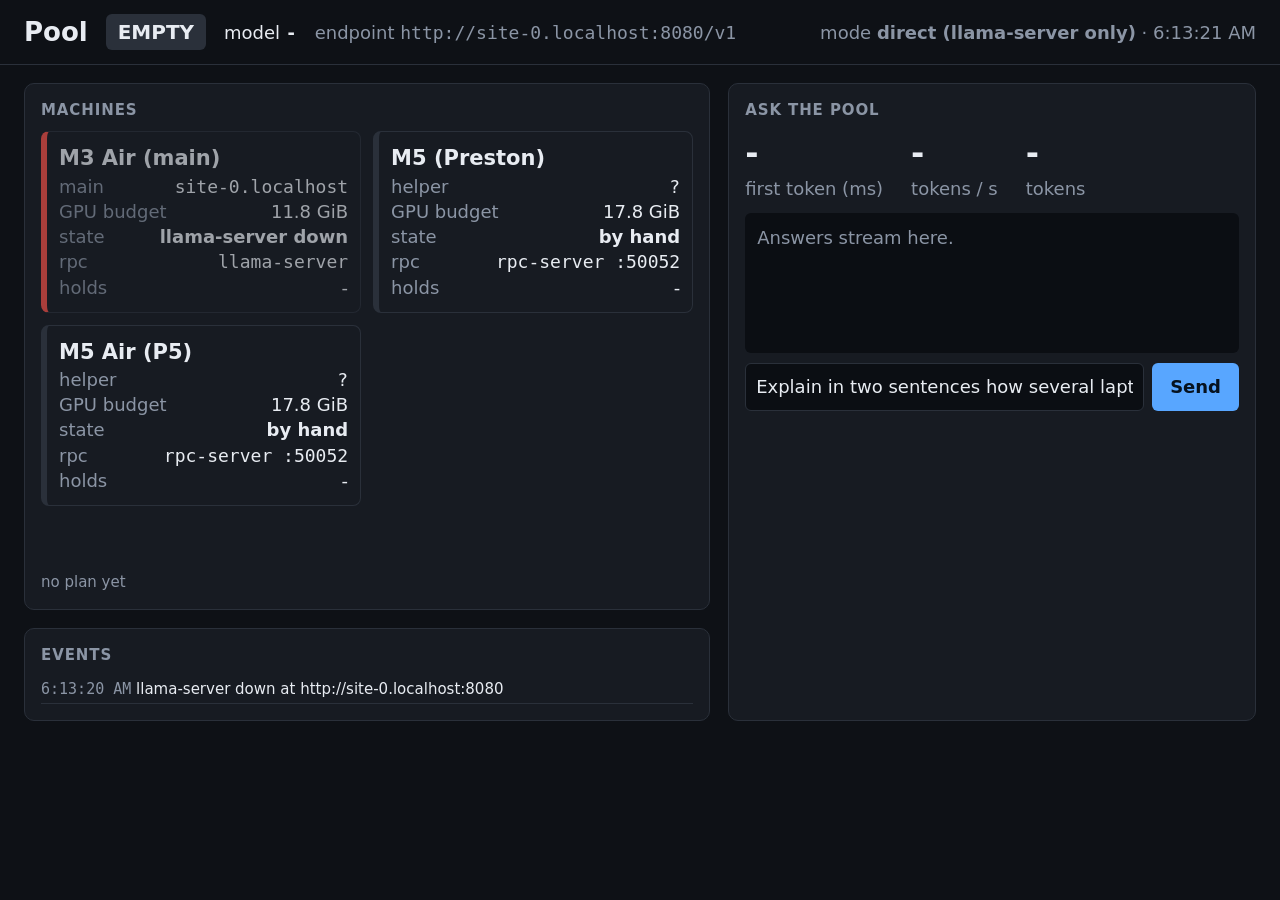
==== web/index.html @ 37cbf81e "web: one-page pool dashboard (machines, layers, state, streaming chat with TTFT/tok/s, events) Stati" ====
<!DOCTYPE html>
<!--
CONCEPT: one-page pool dashboard for Checkpoint A and the demo: machines (role, IP, GPU budget, state, layers),
         pool status, a streaming chat box with live TTFT and tok/s, and the event log. Readable on a projector.
WHY: the demo needs the audience to SEE machines join and the pool answer (D-14). Reading SpacetimeDB live from a
     browser also shows the Spacetime control plane at work. Changes D-06/D-13 "no frontend" (posted in #11).
DEPENDS ON: (1) llama-server on main (b8665): /health, /props, POST /v1/chat/completions stream; it sends CORS headers.
            (2) SpacetimeDB on main :3000, HTTP SQL API POST /v1/database/<db>/sql, public tables node, heartbeat,
                cluster_status, split_plan, event (crates/control); sends `access-control-allow-origin: *`.
            (3) mock mode: fixtures/json/*.json (so serve from the REPO ROOT, then open /web/).
            No CDN, no build step, offline on the LAN (D-02).
AFFECTS: nothing else; read-only except the chat request to llama-server.

Run on main:   cd hacktud_team_win && python3 -m http.server 8000      then open http://<main IP>:8000/web/
URL options:   ?main=<host>  (default: the host serving the page)   ?db=pool   ?llama=8080   ?stdb=3000   ?mock=1
Modes (auto):  SpacetimeDB answers -> "live" (tables).  Otherwise -> "direct" (llama-server + the MACHINES list).
-->
<html lang="en">
<head>
<meta charset="utf-8">
<meta name="viewport" content="width=device-width, initial-scale=1">
<title>Pool</title>
<style>
  :root { --bg:#0e1116; --panel:#171b22; --line:#2a303a; --text:#e8ecf2; --dim:#8b95a5;
          --ok:#3fb950; --warn:#d29922; --bad:#f85149; --blue:#58a6ff; }
  * { box-sizing: border-box; }
  body { margin:0; background:var(--bg); color:var(--text); font:18px/1.4 -apple-system, system-ui, sans-serif; }
  header { display:flex; align-items:center; gap:18px; padding:14px 24px; border-bottom:1px solid var(--line); flex-wrap:wrap; }
  h1 { font-size:26px; margin:0; } h2 { font-size:15px; margin:0 0 10px; color:var(--dim); text-transform:uppercase; letter-spacing:.06em; }
  .badge { padding:4px 12px; border-radius:6px; font-weight:700; font-size:20px; background:var(--line); }
  .SERVING { background:var(--ok); color:#06210d; } .DEGRADED, .LAUNCHING, .STARTING_HELPERS, .PLANNED { background:var(--warn); color:#2b1d00; }
  .FAILED { background:var(--bad); } .dim { color:var(--dim); } .mono { font-family: ui-monospace, Menlo, monospace; }
  main { display:grid; grid-template-columns: 1.3fr 1fr; gap:18px; padding:18px 24px; }
  section { background:var(--panel); border:1px solid var(--line); border-radius:10px; padding:16px; }
  #machines { display:grid; grid-template-columns:repeat(auto-fill,minmax(230px,1fr)); gap:12px; }
  .card { border:1px solid var(--line); border-radius:8px; padding:12px; border-left:6px solid var(--line); }
  .card.on { border-left-color:var(--ok); } .card.off { border-left-color:var(--bad); opacity:.65; }
  .card .name { font-size:21px; font-weight:700; } .card .row { display:flex; justify-content:space-between; gap:8px; }
  #bar { display:flex; height:46px; border-radius:6px; overflow:hidden; margin-top:14px; }
  #bar div { display:flex; align-items:center; justify-content:center; font-size:14px; font-weight:600; color:#0e1116;
             border-right:2px solid var(--panel); white-space:nowrap; overflow:hidden; }
  #stats { display:flex; gap:28px; margin:8px 0 12px; } .stat b { font-size:32px; display:block; }
  #answer { min-height:140px; max-height:300px; overflow:auto; white-space:pre-wrap; background:#0b0e13; border-radius:6px; padding:12px; }
  form { display:flex; gap:8px; margin-top:10px; }
  input { flex:1; font:inherit; padding:10px; background:#0b0e13; color:var(--text); border:1px solid var(--line); border-radius:6px; }
  button { font:inherit; padding:10px 18px; background:var(--blue); color:#06121f; border:0; border-radius:6px; font-weight:700; cursor:pointer; }
  button:disabled { opacity:.5; }
  #events { max-height:260px; overflow:auto; font-size:15px; } #events div { padding:3px 0; border-bottom:1px solid var(--line); }
  @media (max-width: 1000px) { main { grid-template-columns:1fr; } }
</style>
</head>
<body>
<header>
  <h1>Pool</h1>
  <span id="state" class="badge">…</span>
  <span>model <b id="model" class="mono">-</b></span>
  <span class="dim">endpoint <span id="endpoint" class="mono">-</span></span>
  <span class="dim" style="margin-left:auto">mode <b id="mode">-</b> · <span id="updated">-</span></span>
</header>
<main>
  <div style="display:grid; gap:18px; align-content:start">
    <section><h2>Machines</h2><div id="machines"></div>
      <div id="bar"></div><div id="plan" class="dim" style="margin-top:6px; font-size:15px"></div></section>
    <section><h2>Events</h2><div id="events"></div></section>
  </div>
  <section><h2>Ask the pool</h2>
    <div id="stats">
      <div class="stat"><b id="ttft">-</b><span class="dim">first token (ms)</span></div>
      <div class="stat"><b id="tps">-</b><span class="dim">tokens / s</span></div>
      <div class="stat"><b id="ntok">-</b><span class="dim">tokens</span></div>
    </div>
    <div id="answer" class="dim">Answers stream here.</div>
    <form id="ask"><input id="prompt" value="Explain in two sentences how several laptops can run one model." autocomplete="off">
      <button id="send">Send</button></form>
  </section>
</main>
<script>
// CONCEPT: static machine list for "direct" mode (Checkpoint A by hand, no SpacetimeDB) and for IPs/budgets the
//          node table lacks. Match key = node_id (agent default = hostname). EDIT the IPs once the router assigns them.
// WHY: budgets are the measured MTL0 numbers (#11, 8:39pm / 8:48pm); main does not run an agent, so it is never a node row.
const MACHINES = [
  { node_id: "main",      name: "M3 Air (main)", role: "main",   ip: "", budget_mib: 12124 },
  { node_id: "helper-m5", name: "M5 (Preston)",  role: "helper", ip: "", budget_mib: 18186 },
  { node_id: "helper-p5", name: "M5 Air (P5)",   role: "helper", ip: "", budget_mib: 18186 },
];

const q = new URLSearchParams(location.search);
const HOST = q.get("main") || location.hostname || "127.0.0.1";
const DB = q.get("db") || "pool";
const LLAMA = `http://${HOST}:${q.get("llama") || 8080}`;
const STDB = `http://${HOST}:${q.get("stdb") || 3000}`;
const MOCK = q.has("mock");
const $ = (id) => document.getElementById(id);
const esc = (s) => String(s ?? "").replace(/[&<>"']/g, (c) => ({ "&":"&amp;", "<":"&lt;", ">":"&gt;", '"':"&quot;", "'":"&#39;" }[c]));
const COLORS = ["#58a6ff", "#3fb950", "#d29922", "#bc8cff", "#ff7b72", "#39c5cf"];
const localEvents = [];   // page-side events (llama-server up/down) for direct mode
let llamaUp = null;

// SpacetimeDB HTTP SQL: rows come back as positional arrays; Option = [0, v] (some) | [1, []] (none);
// Timestamp = [micros since epoch]. Turn one result into plain objects.
function unpack(v) { return Array.isArray(v) && v.length === 2 && (v[0] === 0 || v[0] === 1) && (v[0] === 0 || (Array.isArray(v[1]) && !v[1].length)) ? (v[0] === 0 ? v[1] : null) : v; }
async function sql(query) {
  const r = await fetch(`${STDB}/v1/database/${DB}/sql`, { method: "POST", body: query, signal: AbortSignal.timeout(2000) });
  if (!r.ok) throw new Error(`sql ${r.status}`);
  const [res] = await r.json();
  const cols = res.schema.elements.map((e) => e.name.some);
  return res.rows.map((row) => Object.fromEntries(cols.map((c, i) => [c, unpack(row[i])])));
}
const micros = (t) => new Date((Array.isArray(t) ? t[0] : t) / 1000);
const gpuMib = (devices) => (devices || []).filter((d) => d[0] !== "BLAS" && d.name !== "BLAS").reduce((s, d) => s + Number(d.total_mib ?? d[2] ?? 0), 0);

// Assignment layers [first, last] if the planner filled them (WP-5), else null (llama.cpp's own default split).
function layersOf(plan, nodeId) {
  const a = (plan?.assignments || []).find((x) => x.node_id === nodeId);
  return a ? { device: a.llama_device, layers: a.layers || null } : null;
}

// ---- data sources -> one view model: { state, model, endpoint, plan, nodes:[{node_id,name,role,ip,budget_mib,state,online,rpc}], events } ----
async function fromSpacetime() {
  const [nodes, hbs, cs, plans, events] = await Promise.all([
    sql("SELECT node_id, role, state, online, devices, addresses FROM node"),
    sql("SELECT node_id, rpc_state, rpc_port, port_accepting FROM heartbeat"),
    sql("SELECT * FROM cluster_status"),
    sql("SELECT plan_id, plan_json FROM split_plan"),
    sql("SELECT seq, at, kind, node_id, plan_id, message FROM event"),
  ]);
  const st = cs[0] || {};
  const p = plans.find((x) => x.plan_id === st.plan_id);
  const plan = p ? JSON.parse(p.plan_json) : null;
  const seen = new Set();
  const list = nodes.map((n) => {
    const m = MACHINES.find((x) => x.node_id === n.node_id || (x.ip && n.addresses.includes(x.ip))) || {};
    seen.add(m.node_id);
    const hb = hbs.find((h) => h.node_id === n.node_id);
    return { node_id: n.node_id, name: m.name || n.node_id, role: n.role, ip: n.addresses[0] || m.ip,
             budget_mib: gpuMib(n.devices) || m.budget_mib, state: n.state, online: n.online,
             rpc: hb ? `${hb.rpc_state}${hb.rpc_port ? " :" + hb.rpc_port : ""}` : "" };
  });
  // Main runs no agent; show it from MACHINES with llama-server's health as its state.
  for (const m of MACHINES.filter((x) => x.role === "main" && !seen.has(x.node_id)))
    list.unshift({ ...m, ip: m.ip || HOST, state: llamaUp ? "llama-server up" : "llama-server down", online: llamaUp, rpc: "llama-server" });
  return { mode: "live (SpacetimeDB)", state: st.cluster_state || "EMPTY", model: st.model_id, endpoint: st.endpoint || `${LLAMA}/v1`,
           plan, nodes: list,
           events: events.sort((a, b) => b.seq - a.seq).slice(0, 40).map((e) => ({ at: micros(e.at), text: `${e.kind} ${e.node_id || e.plan_id} ${e.message}` })) };
}

async function fromLlamaOnly() {
  let model = null;
  if (llamaUp) try { model = (await (await fetch(`${LLAMA}/props`, { signal: AbortSignal.timeout(2000) })).json()).model_alias; } catch {}
  return { mode: "direct (llama-server only)", state: llamaUp ? "SERVING" : "EMPTY", model, endpoint: `${LLAMA}/v1`, plan: null,
           nodes: MACHINES.map((m) => ({ ...m, ip: m.ip || (m.role === "main" ? HOST : "?"), state: m.role === "main" ? (llamaUp ? "llama-server up" : "llama-server down") : "by hand",
                                         online: m.role === "main" ? llamaUp : null, rpc: m.role === "main" ? "llama-server" : "rpc-server :50052" })),
           events: [] };
}

async function fromFixtures() {
  const get = async (f) => (await fetch(`../fixtures/json/${f}.json`)).json();
  const [cs, plan, caps, ev, hb] = await Promise.all(["cluster_status", "split_plan", "node_capabilities", "event", "heartbeat"].map(get));
  const ids = [...new Set([...plan.assignments.map((a) => a.node_id), ...cs.nodes.map((n) => n.node_id)])];
  return { mode: "mock (fixtures/json)", state: cs.cluster_state, model: cs.model.model_id, endpoint: cs.endpoint, plan,
           nodes: ids.map((id) => {
             const n = cs.nodes.find((x) => x.node_id === id), c = caps.node_id === id ? caps : null;
             const a = plan.assignments.find((x) => x.node_id === id);
             return { node_id: id, name: id, role: n?.role || "helper", ip: c?.network.addresses[0] || "",
                      budget_mib: c ? gpuMib(c.devices) : Math.round((a?.usable_bytes || 0) / 2 ** 20),
                      state: n?.state || "ACTIVE", online: true, rpc: hb.node_id === id ? `${hb.rpc_server.state} :${hb.rpc_server.port}` : "" };
           }),
           events: [{ at: new Date(ev.at), text: `${ev.kind} ${ev.node_id} ${ev.message}` }] };
}

// ---- render ----
function render(v) {
  $("state").textContent = v.state; $("state").className = "badge " + v.state;
  $("model").textContent = v.model || "-"; $("endpoint").textContent = v.endpoint || "-";
  $("mode").textContent = v.mode; $("updated").textContent = new Date().toLocaleTimeString();
  $("machines").innerHTML = v.nodes.map((n) => {
    const l = layersOf(v.plan, n.node_id);
    const where = l ? (l.layers ? `layers ${l.layers[0]}-${l.layers[1]}` : "llama default split") + ` (${l.device})` : (n.role === "main" && v.plan ? "rest of layers (main GPU)" : "-");
    return `<div class="card ${n.online === null ? "" : n.online ? "on" : "off"}"><div class="name">${esc(n.name)}</div>
      <div class="row"><span class="dim">${esc(n.role)}</span><span class="mono">${esc(n.ip)}</span></div>
      <div class="row"><span class="dim">GPU budget</span><span>${n.budget_mib ? (n.budget_mib / 1024).toFixed(1) + " GiB" : "-"}</span></div>
      <div class="row"><span class="dim">state</span><b>${esc(n.state)}</b></div>
      <div class="row"><span class="dim">rpc</span><span class="mono">${esc(n.rpc)}</span></div>
      <div class="row"><span class="dim">holds</span><span>${esc(where)}</span></div></div>`;
  }).join("");
  // Layer bar: real ranges when the planner provides them, else equal segments in device order (llama.cpp decides).
  const order = v.plan?.device_order || [];
  const segs = order.map((d, i) => {
    const a = (v.plan.assignments || []).find((x) => x.llama_device === d);
    const span = a?.layers ? a.layers[1] - a.layers[0] + 1 : 1;
    const name = a ? (v.nodes.find((n) => n.node_id === a.node_id)?.name || a.node_id) : "main";
    return { label: `${name}${a?.layers ? ` · ${span} layers` : ""}`, span, color: COLORS[i % COLORS.length] };
  });
  $("bar").innerHTML = segs.map((s) => `<div style="flex:${s.span}; background:${s.color}">${esc(s.label)}</div>`).join("");
  $("plan").textContent = v.plan ? `${v.plan.plan_id} · ${v.plan.strategy}${v.plan.assignments?.some((a) => a.layers) ? "" : " (layer counts decided by llama.cpp; WP-5 planner not wired yet)"}` : "no plan yet";
  const evs = [...localEvents, ...v.events].sort((a, b) => b.at - a.at).slice(0, 40);
  $("events").innerHTML = evs.map((e) => `<div><span class="dim mono">${e.at.toLocaleTimeString()}</span> ${esc(e.text)}</div>`).join("") || '<div class="dim">none yet</div>';
}

async function tick() {
  if (!MOCK) {
    let up = false;
    try { up = (await fetch(`${LLAMA}/health`, { signal: AbortSignal.timeout(1500) })).ok; } catch {}
    if (up !== llamaUp) localEvents.unshift({ at: new Date(), text: `llama-server ${up ? "up" : "down"} at ${LLAMA}` });
    llamaUp = up;
  }
  try { render(MOCK ? await fromFixtures() : await fromSpacetime().catch(() => fromLlamaOnly())); }
  catch (e) { $("mode").textContent = "error: " + e.message; }
}
tick(); setInterval(tick, MOCK ? 5000 : 1000);

// ---- chat: same numbers as crates/bench. TTFT = send -> first content delta (client clock);
// tok/s = llama-server's own timings.predicted_per_second from the last streamed event. cache_prompt:false so repeats don't fake TTFT.
$("ask").onsubmit = async (ev) => {
  ev.preventDefault();
  const out = $("answer"); out.textContent = ""; out.classList.remove("dim");
  $("ttft").textContent = $("tps").textContent = $("ntok").textContent = "…"; $("send").disabled = true;
  const t0 = performance.now(); let first = null, n = 0;
  try {
    const r = await fetch(`${LLAMA}/v1/chat/completions`, { method: "POST", headers: { "Content-Type": "application/json" },
      body: JSON.stringify({ messages: [{ role: "user", content: $("prompt").value }], max_tokens: 256, stream: true,
                             cache_prompt: false, stream_options: { include_usage: true } }) });
    if (!r.ok) throw new Error(`llama-server ${r.status}`);
    const reader = r.body.pipeThrough(new TextDecoderStream()).getReader();
    let buf = "";
    for (;;) {
      const { value, done } = await reader.read();
      if (done) break;
      buf += value;
      const lines = buf.split("\n"); buf = lines.pop();
      for (const line of lines) {
        if (!line.startsWith("data: ") || line === "data: [DONE]") continue;
        const d = JSON.parse(line.slice(6));
        const text = d.choices?.[0]?.delta?.content;
        if (text) {
          if (first === null) { first = performance.now() - t0; $("ttft").textContent = Math.round(first); }
          n++; out.textContent += text; out.scrollTop = out.scrollHeight;
          $("ntok").textContent = n; $("tps").textContent = (n / ((performance.now() - t0 - first) / 1000 || 1)).toFixed(1);
        }
        if (d.timings) { $("tps").textContent = d.timings.predicted_per_second.toFixed(1); $("ntok").textContent = d.timings.predicted_n; }
      }
    }
  } catch (e) { out.textContent += `\n[error] ${e.message}`; }
  $("send").disabled = false;
};
</script>
</body>
</html>
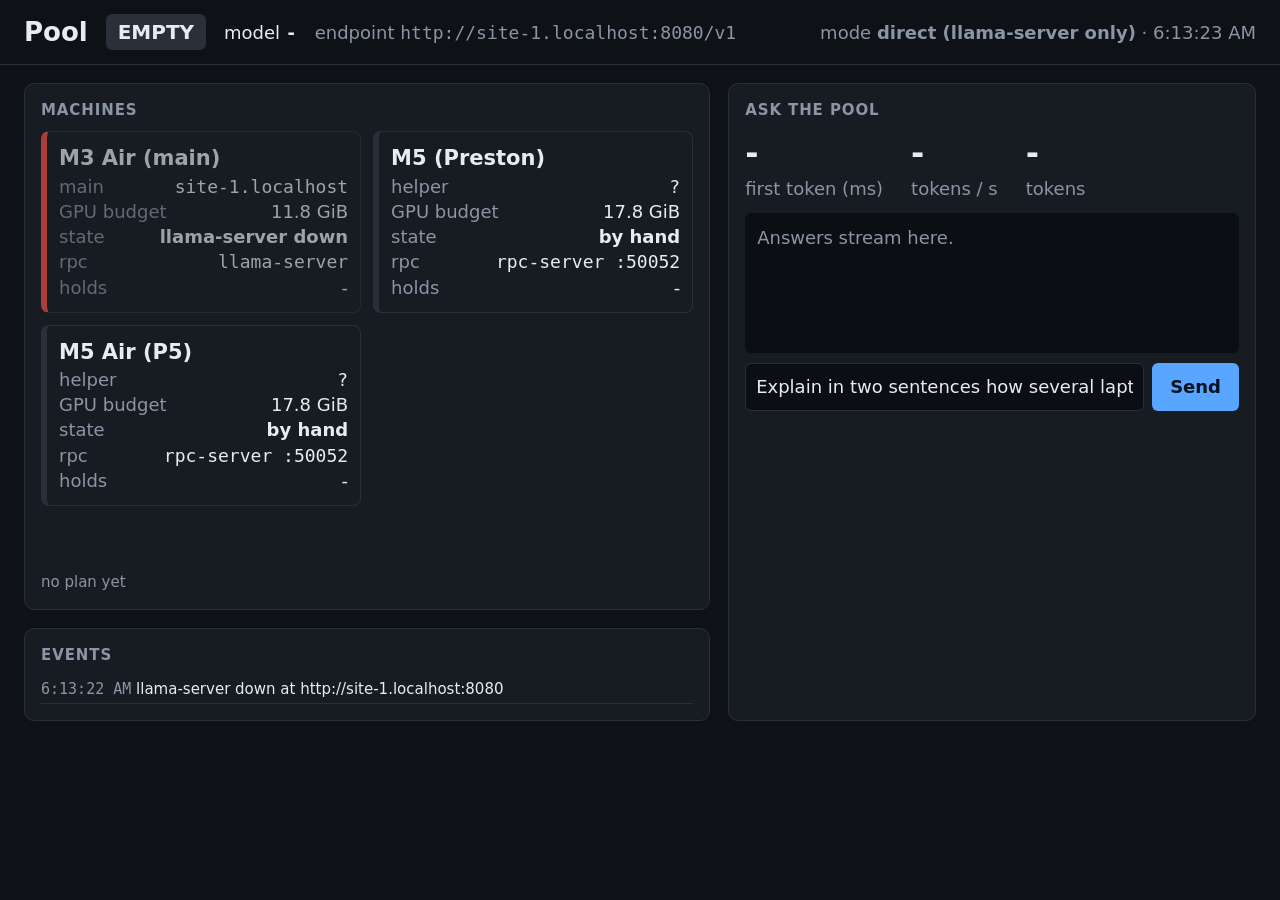
==== commit f7d196cf: "web: ?direct skips SpacetimeDB (Checkpoint A by hand; a stale pool db must not show) Why: Checkpoint" ====
--- a/web/index.html
+++ b/web/index.html
@@ -12,7 +12,7 @@
 AFFECTS: nothing else; read-only except the chat request to llama-server.
 
 Run on main:   cd hacktud_team_win && python3 -m http.server 8000      then open http://<main IP>:8000/web/
-URL options:   ?main=<host>  (default: the host serving the page)   ?db=pool   ?llama=8080   ?stdb=3000   ?mock=1
+URL options:   ?main=<host>  (default: the host serving the page)   ?db=pool   ?llama=8080   ?stdb=3000   ?mock=1   ?direct
 Modes (auto):  SpacetimeDB answers -> "live" (tables).  Otherwise -> "direct" (llama-server + the MACHINES list).
 -->
 <html lang="en">
@@ -90,6 +90,7 @@
 const LLAMA = `http://${HOST}:${q.get("llama") || 8080}`;
 const STDB = `http://${HOST}:${q.get("stdb") || 3000}`;
 const MOCK = q.has("mock");
+const DIRECT = q.has("direct");   // skip SpacetimeDB (Checkpoint A by hand: a stale `pool` db must not show)
 const $ = (id) => document.getElementById(id);
 const esc = (s) => String(s ?? "").replace(/[&<>"']/g, (c) => ({ "&":"&amp;", "<":"&lt;", ">":"&gt;", '"':"&quot;", "'":"&#39;" }[c]));
 const COLORS = ["#58a6ff", "#3fb950", "#d29922", "#bc8cff", "#ff7b72", "#39c5cf"];
@@ -204,7 +205,7 @@
     if (up !== llamaUp) localEvents.unshift({ at: new Date(), text: `llama-server ${up ? "up" : "down"} at ${LLAMA}` });
     llamaUp = up;
   }
-  try { render(MOCK ? await fromFixtures() : await fromSpacetime().catch(() => fromLlamaOnly())); }
+  try { render(MOCK ? await fromFixtures() : await (DIRECT ? Promise.reject() : fromSpacetime()).catch(() => fromLlamaOnly())); }
   catch (e) { $("mode").textContent = "error: " + e.message; }
 }
 tick(); setInterval(tick, MOCK ? 5000 : 1000);
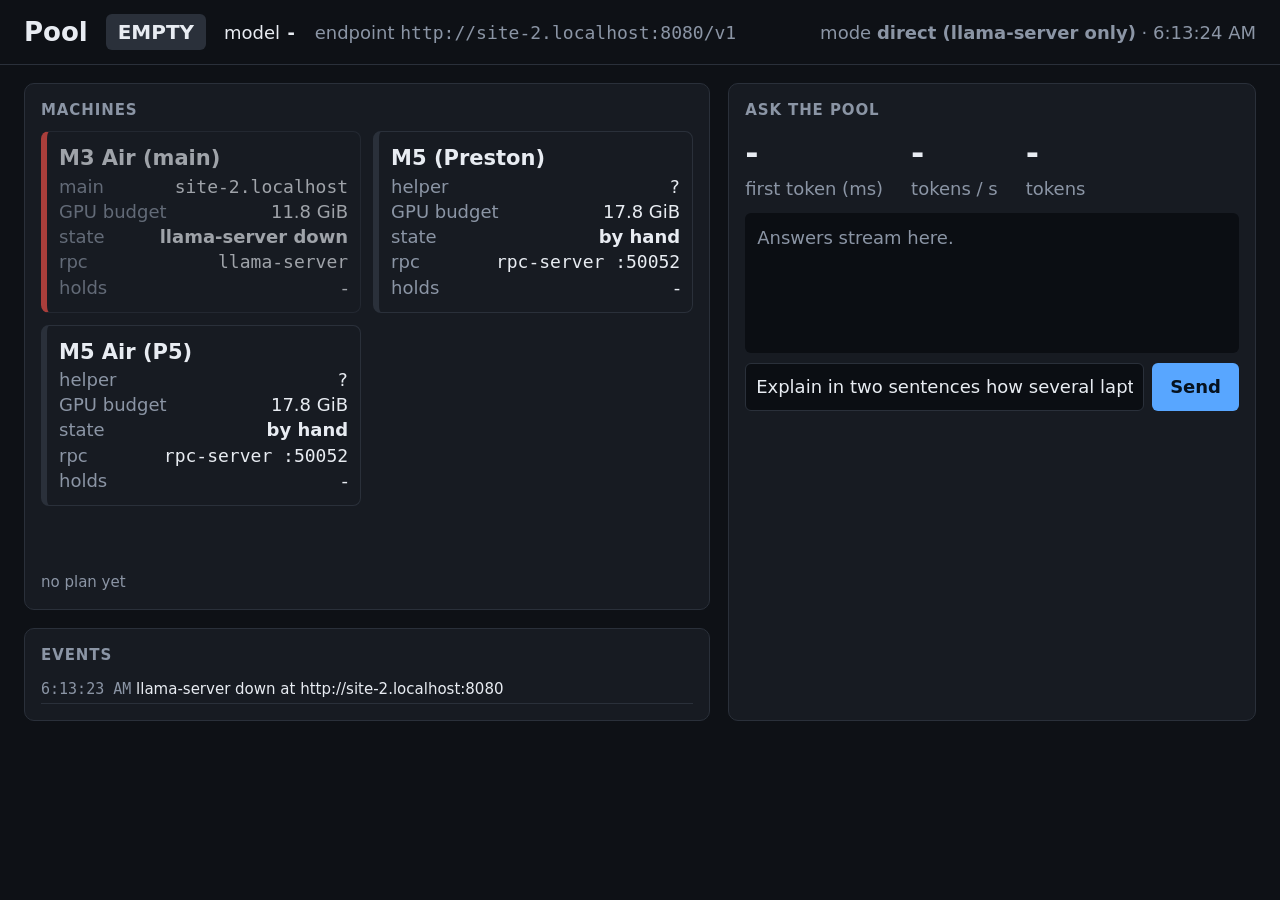
==== commit e83f5230: "web: never show FAILED; show the latest launch_failed / llama_server_exited reason calmly (#33 rule)" ====
--- a/web/index.html
+++ b/web/index.html
@@ -29,7 +29,7 @@
   h1 { font-size:26px; margin:0; } h2 { font-size:15px; margin:0 0 10px; color:var(--dim); text-transform:uppercase; letter-spacing:.06em; }
   .badge { padding:4px 12px; border-radius:6px; font-weight:700; font-size:20px; background:var(--line); }
   .SERVING { background:var(--ok); color:#06210d; } .DEGRADED, .LAUNCHING, .STARTING_HELPERS, .PLANNED { background:var(--warn); color:#2b1d00; }
-  .FAILED { background:var(--bad); } .dim { color:var(--dim); } .mono { font-family: ui-monospace, Menlo, monospace; }
+  .STOPPED { background:var(--line); } .dim { color:var(--dim); } .mono { font-family: ui-monospace, Menlo, monospace; }
   main { display:grid; grid-template-columns: 1.3fr 1fr; gap:18px; padding:18px 24px; }
   section { background:var(--panel); border:1px solid var(--line); border-radius:10px; padding:16px; }
   #machines { display:grid; grid-template-columns:repeat(auto-fill,minmax(230px,1fr)); gap:12px; }
@@ -55,6 +55,7 @@
   <span id="state" class="badge">…</span>
   <span>model <b id="model" class="mono">-</b></span>
   <span class="dim">endpoint <span id="endpoint" class="mono">-</span></span>
+  <span id="note" class="dim"></span>
   <span class="dim" style="margin-left:auto">mode <b id="mode">-</b> · <span id="updated">-</span></span>
 </header>
 <main>
@@ -135,13 +136,16 @@
     const hb = hbs.find((h) => h.node_id === n.node_id);
     return { node_id: n.node_id, name: m.name || n.node_id, role: n.role, ip: n.addresses[0] || m.ip,
              budget_mib: gpuMib(n.devices) || m.budget_mib, state: n.state, online: n.online,
-             rpc: hb ? `${hb.rpc_state}${hb.rpc_port ? " :" + hb.rpc_port : ""}` : "" };
+             rpc: hb ? `${hb.rpc_state === "failed" ? "stopped" : hb.rpc_state}${hb.rpc_port ? " :" + hb.rpc_port : ""}` : "" };
   });
   // Main runs no agent; show it from MACHINES with llama-server's health as its state.
   for (const m of MACHINES.filter((x) => x.role === "main" && !seen.has(x.node_id)))
     list.unshift({ ...m, ip: m.ip || HOST, state: llamaUp ? "llama-server up" : "llama-server down", online: llamaUp, rpc: "llama-server" });
   return { mode: "live (SpacetimeDB)", state: st.cluster_state || "EMPTY", model: st.model_id, endpoint: st.endpoint || `${LLAMA}/v1`,
            plan, nodes: list,
+           // #33 (Aayo 11:20pm): a failed bring-up / llama-server exit sets STOPPED; the reason is the latest
+           // launch_failed or llama_server_exited event. Shown as a calm note next to the state, never as FAILED.
+           stopReason: events.filter((e) => e.kind === "launch_failed" || e.kind === "llama_server_exited").sort((a, b) => b.seq - a.seq)[0]?.message,
            events: events.sort((a, b) => b.seq - a.seq).slice(0, 40).map((e) => ({ at: micros(e.at), text: `${e.kind} ${e.node_id || e.plan_id} ${e.message}` })) };
 }
 
@@ -171,7 +175,10 @@
 
 // ---- render ----
 function render(v) {
-  $("state").textContent = v.state; $("state").className = "badge " + v.state;
+  // Never FAILED on screen (#33, Aayo): an old pre-#33 row or the enum value itself reads as STOPPED.
+  const state = v.state === "FAILED" ? "STOPPED" : v.state;
+  $("state").textContent = state; $("state").className = "badge " + state;
+  $("note").textContent = state === "STOPPED" && v.stopReason ? `last stop: ${v.stopReason}` : "";
   $("model").textContent = v.model || "-"; $("endpoint").textContent = v.endpoint || "-";
   $("mode").textContent = v.mode; $("updated").textContent = new Date().toLocaleTimeString();
   $("machines").innerHTML = v.nodes.map((n) => {
